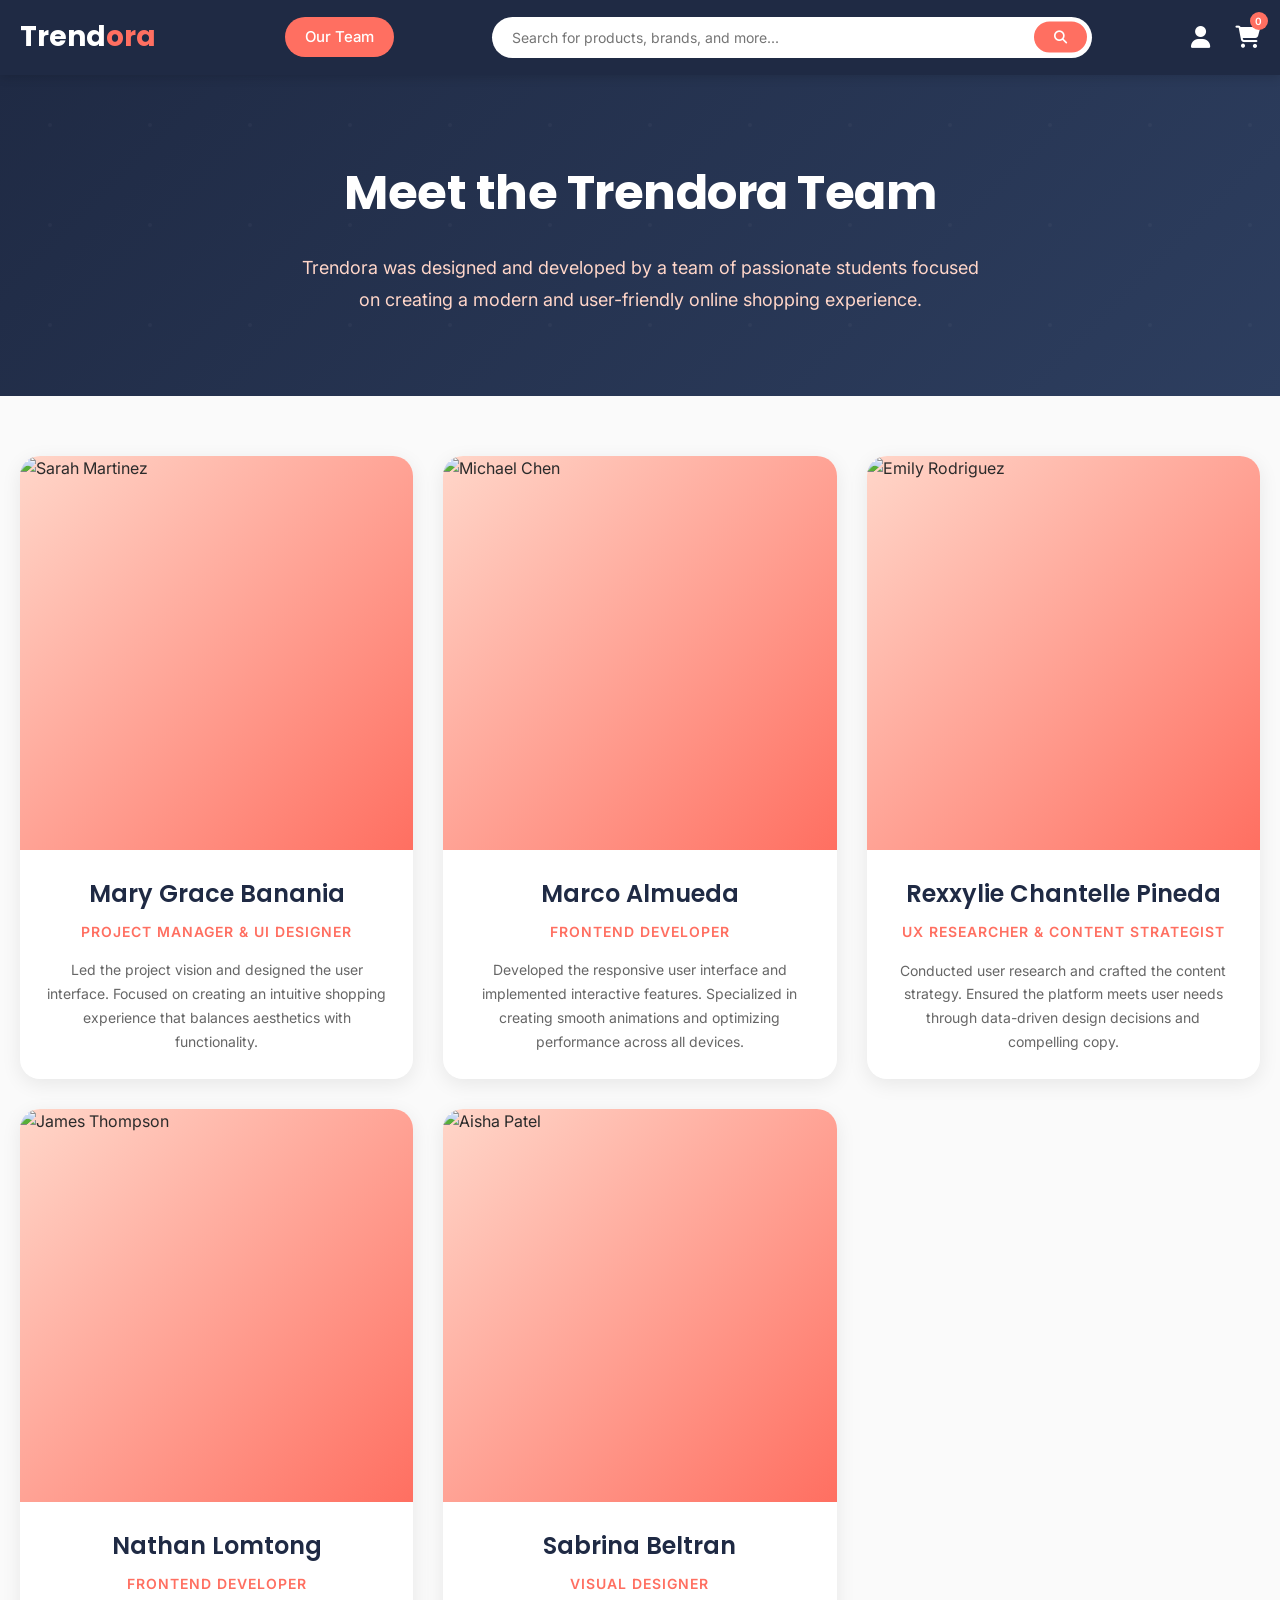
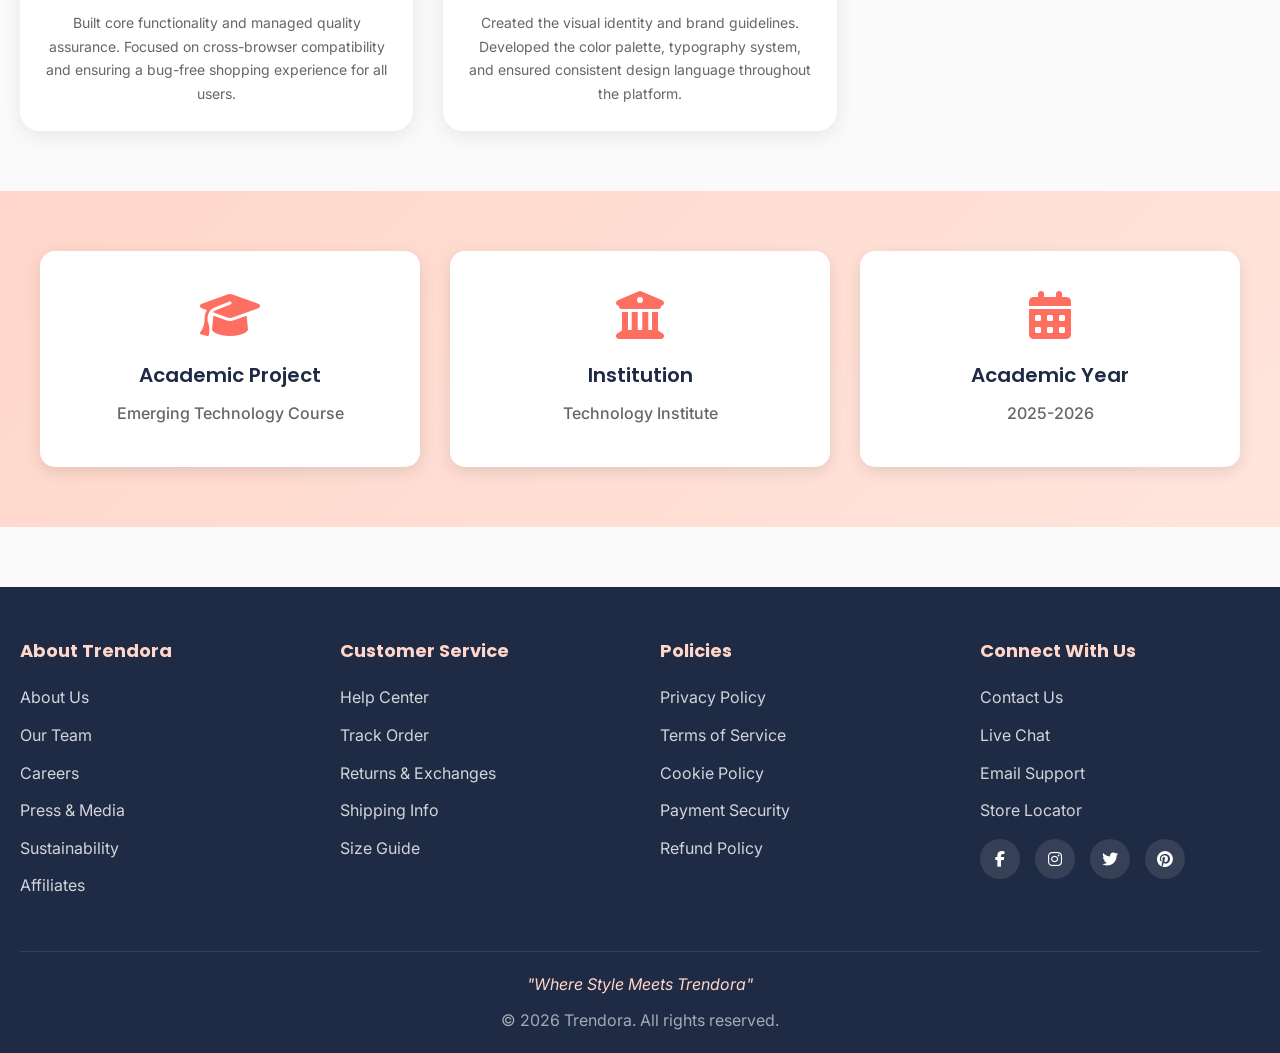
==== team.html @ d80dcf13 "Update Contacts/our team" ====
<!DOCTYPE html>
<html lang="en">
<head>
    <meta charset="UTF-8">
    <meta name="viewport" content="width=device-width, initial-scale=1.0">
    <title>Meet the Team - Trendora</title>
    <link rel="preconnect" href="https://fonts.googleapis.com">
    <link rel="preconnect" href="https://fonts.gstatic.com" crossorigin>
    <link href="https://fonts.googleapis.com/css2?family=Poppins:wght@400;500;600;700&family=Inter:wght@300;400;500;600&display=swap" rel="stylesheet">
    <link rel="stylesheet" href="https://cdnjs.cloudflare.com/ajax/libs/font-awesome/6.4.0/css/all.min.css">
    <link rel="stylesheet" href="styles.css">
    <link rel="stylesheet" href="team-styles.css">
</head>
<body>

    <!-- Navigation Bar -->
    <nav class="navbar">
        <div class="nav-container">
            <a href="index.html" class="logo">Trend<span>ora</span></a>
            <div class="nav-links">
                <a href="team.html" class="nav-link active">Our Team</a>
            </div>
            <div class="search-bar">
                <input type="text" placeholder="Search for products, brands, and more...">
                <button><i class="fas fa-search"></i></button>
            </div>
            <div class="nav-icons">
                <a href="login.html" class="nav-icon">
                    <i class="fas fa-user"></i>
                </a>
                <a href="cart.html" class="nav-icon">
                    <i class="fas fa-shopping-cart"></i>
                    <span class="cart-badge">0</span>
                </a>
            </div>
        </div>
    </nav>

    <!-- Team Hero Section -->
    <section class="team-hero">
        <div class="team-hero-content">
            <h1>Meet the Trendora Team</h1>
            <p class="team-intro">Trendora was designed and developed by a team of passionate students focused on creating a modern and user-friendly online shopping experience.</p>
        </div>
    </section>

    <!-- Team Members Section -->
    <section class="team-section">
        <div class="team-container">

            <!-- Team Member 1 -->
            <div class="team-card">
                <div class="team-image">
                    <img src="https://images.unsplash.com/photo-1573496359142-b8d87734a5a2?w=400&h=400&fit=crop" alt="Sarah Martinez">
                    <div class="team-overlay">
                        <div class="team-social">
                            <a href="mailto:sarah.martinez@trendora.com" class="social-link" title="Email">
                                <i class="fas fa-envelope"></i>
                            </a>
                            <a href="https://github.com" target="_blank" class="social-link" title="GitHub">
                                <i class="fab fa-github"></i>
                            </a>
                            <a href="https://linkedin.com" target="_blank" class="social-link" title="LinkedIn">
                                <i class="fab fa-linkedin"></i>
                            </a>
                        </div>
                    </div>
                </div>
                <div class="team-info">
                    <h3 class="team-name">Mary Grace Banania</h3>
                    <p class="team-role">Project Manager & UI Designer</p>
                    <p class="team-description">Led the project vision and designed the user interface. Focused on creating an intuitive shopping experience that balances aesthetics with functionality.</p>
                </div>
            </div>

            <!-- Team Member 2 -->
            <div class="team-card">
                <div class="team-image">
                    <img src="https://images.unsplash.com/photo-1556157382-97eda2f9e2bf?w=400&h=400&fit=crop" alt="Michael Chen">
                    <div class="team-overlay">
                        <div class="team-social">
                            <a href="mailto:michael.chen@trendora.com" class="social-link" title="Email">
                                <i class="fas fa-envelope"></i>
                            </a>
                            <a href="https://github.com" target="_blank" class="social-link" title="GitHub">
                                <i class="fab fa-github"></i>
                            </a>
                            <a href="https://linkedin.com" target="_blank" class="social-link" title="LinkedIn">
                                <i class="fab fa-linkedin"></i>
                            </a>
                        </div>
                    </div>
                </div>
                <div class="team-info">
                    <h3 class="team-name">Marco Almueda</h3>
                    <p class="team-role">Frontend Developer</p>
                    <p class="team-description">Developed the responsive user interface and implemented interactive features. Specialized in creating smooth animations and optimizing performance across all devices.</p>
                </div>
            </div>

            <!-- Team Member 3 -->
            <div class="team-card">
                <div class="team-image">
                    <img src="https://images.unsplash.com/photo-1580489944761-15a19d654956?w=400&h=400&fit=crop" alt="Emily Rodriguez">
                    <div class="team-overlay">
                        <div class="team-social">
                            <a href="mailto:emily.rodriguez@trendora.com" class="social-link" title="Email">
                                <i class="fas fa-envelope"></i>
                            </a>
                            <a href="https://github.com" target="_blank" class="social-link" title="GitHub">
                                <i class="fab fa-github"></i>
                            </a>
                            <a href="https://linkedin.com" target="_blank" class="social-link" title="LinkedIn">
                                <i class="fab fa-linkedin"></i>
                            </a>
                        </div>
                    </div>
                </div>
                <div class="team-info">
                    <h3 class="team-name">Rexxylie Chantelle Pineda</h3>
                    <p class="team-role">UX Researcher & Content Strategist</p>
                    <p class="team-description">Conducted user research and crafted the content strategy. Ensured the platform meets user needs through data-driven design decisions and compelling copy.</p>
                </div>
            </div>

            <!-- Team Member 4 -->
            <div class="team-card">
                <div class="team-image">
                    <img src="https://images.unsplash.com/photo-1519085360753-af0119f7cbe7?w=400&h=400&fit=crop" alt="James Thompson">
                    <div class="team-overlay">
                        <div class="team-social">
                            <a href="mailto:james.thompson@trendora.com" class="social-link" title="Email">
                                <i class="fas fa-envelope"></i>
                            </a>
                            <a href="https://github.com" target="_blank" class="social-link" title="GitHub">
                                <i class="fab fa-github"></i>
                            </a>
                            <a href="https://linkedin.com" target="_blank" class="social-link" title="LinkedIn">
                                <i class="fab fa-linkedin"></i>
                            </a>
                        </div>
                    </div>
                </div>
                <div class="team-info">
                    <h3 class="team-name">Nathan Lomtong</h3>
                    <p class="team-role">Frontend Developer</p>
                    <p class="team-description">Built core functionality and managed quality assurance. Focused on cross-browser compatibility and ensuring a bug-free shopping experience for all users.</p>
                </div>
            </div>

            <!-- Team Member 5 -->
            <div class="team-card">
                <div class="team-image">
                    <img src="https://images.unsplash.com/photo-1573497019940-1c28c88b4f3e?w=400&h=400&fit=crop" alt="Aisha Patel">
                    <div class="team-overlay">
                        <div class="team-social">
                            <a href="mailto:aisha.patel@trendora.com" class="social-link" title="Email">
                                <i class="fas fa-envelope"></i>
                            </a>
                            <a href="https://github.com" target="_blank" class="social-link" title="GitHub">
                                <i class="fab fa-github"></i>
                            </a>
                            <a href="https://linkedin.com" target="_blank" class="social-link" title="LinkedIn">
                                <i class="fab fa-linkedin"></i>
                            </a>
                        </div>
                    </div>
                </div>
                <div class="team-info">
                    <h3 class="team-name">Sabrina Beltran</h3>
                    <p class="team-role">Visual Designer</p>
                    <p class="team-description">Created the visual identity and brand guidelines. Developed the color palette, typography system, and ensured consistent design language throughout the platform.</p>
                </div>
            </div>

        </div>
    </section>

    <!-- Project Info Section -->
    <section class="project-info">
        <div class="project-info-container">
            <div class="info-card">
                <i class="fas fa-graduation-cap"></i>
                <h3>Academic Project</h3>
                <p>Emerging Technology Course</p>
            </div>
            <div class="info-card">
                <i class="fas fa-university"></i>
                <h3>Institution</h3>
                <p>Technology Institute</p>
            </div>
            <div class="info-card">
                <i class="fas fa-calendar-alt"></i>
                <h3>Academic Year</h3>
                <p>2025-2026</p>
            </div>
        </div>
    </section>

    <!-- Footer -->
    <footer class="footer">
        <div class="footer-container">
            <div class="footer-grid">
                <div class="footer-column">
                    <h3>About Trendora</h3>
                    <ul>
                        <li><a href="#">About Us</a></li>
                        <li><a href="team.html">Our Team</a></li>
                        <li><a href="#">Careers</a></li>
                        <li><a href="#">Press & Media</a></li>
                        <li><a href="#">Sustainability</a></li>
                        <li><a href="#">Affiliates</a></li>
                    </ul>
                </div>
                <div class="footer-column">
                    <h3>Customer Service</h3>
                    <ul>
                        <li><a href="#">Help Center</a></li>
                        <li><a href="#">Track Order</a></li>
                        <li><a href="#">Returns & Exchanges</a></li>
                        <li><a href="#">Shipping Info</a></li>
                        <li><a href="#">Size Guide</a></li>
                    </ul>
                </div>
                <div class="footer-column">
                    <h3>Policies</h3>
                    <ul>
                        <li><a href="#">Privacy Policy</a></li>
                        <li><a href="#">Terms of Service</a></li>
                        <li><a href="#">Cookie Policy</a></li>
                        <li><a href="#">Payment Security</a></li>
                        <li><a href="#">Refund Policy</a></li>
                    </ul>
                </div>
                <div class="footer-column">
                    <h3>Connect With Us</h3>
                    <ul>
                        <li><a href="team.html">Contact Us</a></li>
                        <li><a href="#">Live Chat</a></li>
                        <li><a href="#">Email Support</a></li>
                        <li><a href="#">Store Locator</a></li>
                    </ul>
                    <div class="social-icons">
                        <div class="social-icon"><i class="fab fa-facebook-f"></i></div>
                        <div class="social-icon"><i class="fab fa-instagram"></i></div>
                        <div class="social-icon"><i class="fab fa-twitter"></i></div>
                        <div class="social-icon"><i class="fab fa-pinterest"></i></div>
                    </div>
                </div>
            </div>
            <div class="footer-bottom">
                <p class="tagline">"Where Style Meets Trendora"</p>
                <p>&copy; 2026 Trendora. All rights reserved.</p>
            </div>
        </div>
    </footer>

    <script src="script.js"></script>
</body>
</html>
---- styles.css ----
/* Trendora E-Commerce Website - Shared Styles */

* {
    margin: 0;
    padding: 0;
    box-sizing: border-box;
}

:root {
    --midnight-navy: #1F2A44;
    --soft-coral: #FF6F61;
    --warm-peach: #FFD6C9;
    --off-white: #FAFAFA;
    --charcoal: #2B2B2B;
}

body {
    font-family: 'Inter', sans-serif;
    background-color: var(--off-white);
    color: var(--charcoal);
    overflow-x: hidden;
    line-height: 1.6;
}

h1, h2, h3, h4, h5, h6 {
    font-family: 'Poppins', sans-serif;
}

a {
    text-decoration: none;
    color: inherit;
}

/* Navigation Bar */
.navbar {
    background-color: var(--midnight-navy);
    padding: 15px 0;
    position: sticky;
    top: 0;
    z-index: 1000;
    box-shadow: 0 2px 10px rgba(0,0,0,0.15);
}

.nav-container {
    max-width: 1400px;
    margin: 0 auto;
    padding: 0 20px;
    display: flex;
    align-items: center;
    justify-content: space-between;
    gap: 20px;
}

.logo {
    font-family: 'Poppins', sans-serif;
    font-size: 28px;
    font-weight: 700;
    color: white;
    text-decoration: none;
    white-space: nowrap;
    transition: transform 0.3s;
}

.logo:hover {
    transform: scale(1.05);
}

.logo span {
    color: var(--soft-coral);
}

.nav-links {
    display: flex;
    align-items: center;
    gap: 20px;
    margin-left: 30px;
}

.nav-link {
    color: white;
    font-size: 15px;
    font-weight: 500;
    text-decoration: none;
    padding: 8px 20px;
    border-radius: 20px;
    transition: all 0.3s ease;
    white-space: nowrap;
}

.nav-link:hover {
    background-color: rgba(255, 214, 201, 0.1);
    color: var(--warm-peach);
}

.nav-link.active {
    background-color: var(--soft-coral);
    color: white;
}

.search-bar {
    flex: 1;
    max-width: 600px;
    position: relative;
}

.search-bar input {
    width: 100%;
    padding: 12px 50px 12px 20px;
    border: none;
    border-radius: 25px;
    font-size: 14px;
    outline: none;
    font-family: 'Inter', sans-serif;
}

.search-bar button {
    position: absolute;
    right: 5px;
    top: 50%;
    transform: translateY(-50%);
    background-color: var(--soft-coral);
    border: none;
    padding: 8px 20px;
    border-radius: 20px;
    color: white;
    cursor: pointer;
    transition: all 0.3s;
}

.search-bar button:hover {
    background-color: #ff5647;
}

.nav-icons {
    display: flex;
    gap: 25px;
    align-items: center;
}

.nav-icon {
    color: white;
    font-size: 22px;
    cursor: pointer;
    transition: color 0.3s;
    position: relative;
}

.nav-icon:hover {
    color: var(--warm-peach);
}

.cart-badge {
    position: absolute;
    top: -8px;
    right: -8px;
    background-color: var(--soft-coral);
    color: white;
    border-radius: 50%;
    width: 18px;
    height: 18px;
    font-size: 10px;
    display: flex;
    align-items: center;
    justify-content: center;
    font-weight: 600;
}

/* Banner Carousel */
.banner-carousel {
    position: relative;
    max-width: 1400px;
    margin: 20px auto;
    padding: 0 20px;
    overflow: hidden;
}

.carousel-container {
    position: relative;
    border-radius: 15px;
    overflow: hidden;
    box-shadow: 0 4px 15px rgba(0,0,0,0.1);
}

.carousel-slides {
    display: flex;
    transition: transform 0.5s ease-in-out;
}

.carousel-slide {
    min-width: 100%;
    height: 400px;
    background: linear-gradient(135deg, var(--midnight-navy), #2d3e5f);
    display: flex;
    align-items: center;
    justify-content: center;
    position: relative;
    cursor: pointer;
}

.slide-content {
    text-align: center;
    color: white;
    padding: 40px;
}

.slide-content h2 {
    font-size: 48px;
    margin-bottom: 15px;
    font-weight: 700;
}

.slide-content p {
    font-size: 20px;
    margin-bottom: 25px;
}

.slide-btn {
    background-color: var(--warm-peach);
    color: var(--charcoal);
    padding: 15px 40px;
    border: none;
    border-radius: 30px;
    font-size: 16px;
    font-weight: 600;
    cursor: pointer;
    transition: all 0.3s;
    font-family: 'Poppins', sans-serif;
}

.slide-btn:hover {
    transform: translateY(-2px);
    box-shadow: 0 5px 15px rgba(255, 214, 201, 0.4);
}

.carousel-dots {
    position: absolute;
    bottom: 20px;
    left: 50%;
    transform: translateX(-50%);
    display: flex;
    gap: 10px;
}

.dot {
    width: 10px;
    height: 10px;
    border-radius: 50%;
    background-color: rgba(255, 255, 255, 0.5);
    cursor: pointer;
    transition: all 0.3s;
}

.dot.active {
    background-color: var(--warm-peach);
    width: 30px;
    border-radius: 5px;
}

/* Category Menu */
.category-menu {
    max-width: 1400px;
    margin: 30px auto;
    padding: 0 20px;
}

.category-scroll {
    display: flex;
    gap: 15px;
    overflow-x: auto;
    padding: 10px 0;
    scrollbar-width: thin;
    scrollbar-color: var(--soft-coral) transparent;
}

.category-scroll::-webkit-scrollbar {
    height: 6px;
}

.category-scroll::-webkit-scrollbar-track {
    background: transparent;
}

.category-scroll::-webkit-scrollbar-thumb {
    background: var(--soft-coral);
    border-radius: 10px;
}

.category-item {
    background-color: white;
    padding: 15px 30px;
    border-radius: 25px;
    white-space: nowrap;
    cursor: pointer;
    transition: all 0.3s;
    border: 2px solid transparent;
    font-weight: 500;
    box-shadow: 0 2px 8px rgba(0,0,0,0.05);
}

.category-item:hover {
    border-color: var(--soft-coral);
    color: var(--soft-coral);
    transform: translateY(-2px);
}

.category-item.active {
    background-color: var(--soft-coral);
    color: white;
}

/* Product Sections */
.product-section {
    max-width: 1400px;
    margin: 40px auto;
    padding: 0 20px;
}

.section-header {
    display: flex;
    justify-content: space-between;
    align-items: center;
    margin-bottom: 25px;
    padding-bottom: 15px;
    border-bottom: 3px solid var(--soft-coral);
}

.section-header h2 {
    font-size: 28px;
    color: var(--midnight-navy);
    font-weight: 700;
}

.view-all {
    color: var(--soft-coral);
    text-decoration: none;
    font-weight: 600;
    display: flex;
    align-items: center;
    gap: 5px;
    transition: gap 0.3s;
}

.view-all:hover {
    gap: 10px;
}

/* Product Grid */
.product-grid {
    display: grid;
    grid-template-columns: repeat(6, 1fr);
    gap: 15px;
}

.product-card {
    background-color: white;
    border-radius: 12px;
    overflow: hidden;
    cursor: pointer;
    transition: all 0.3s;
    box-shadow: 0 2px 8px rgba(0,0,0,0.08);
    position: relative;
}

.product-card:hover {
    transform: translateY(-5px);
    box-shadow: 0 8px 20px rgba(0,0,0,0.15);
}

.product-image {
    width: 100%;
    aspect-ratio: 1/1;
    background: #f5f5f5;
    display: flex;
    align-items: center;
    justify-content: center;
    position: relative;
    overflow: hidden;
}

.product-image img {
    width: 100%;
    height: 100%;
    object-fit: cover;
    transition: transform 0.3s;
}

.product-card:hover .product-image img {
    transform: scale(1.1);
}

.sale-badge {
    position: absolute;
    top: 10px;
    left: 10px;
    background-color: var(--soft-coral);
    color: white;
    padding: 5px 12px;
    border-radius: 20px;
    font-size: 12px;
    font-weight: 600;
    z-index: 10;
}

.wishlist-icon {
    position: absolute;
    top: 10px;
    right: 10px;
    background-color: white;
    width: 35px;
    height: 35px;
    border-radius: 50%;
    display: flex;
    align-items: center;
    justify-content: center;
    cursor: pointer;
    transition: all 0.3s;
    box-shadow: 0 2px 5px rgba(0,0,0,0.1);
    z-index: 10;
}

.wishlist-icon:hover {
    background-color: var(--soft-coral);
    color: white;
}

.product-info {
    padding: 12px;
}

.product-name {
    font-size: 14px;
    color: var(--charcoal);
    margin-bottom: 8px;
    display: -webkit-box;
    -webkit-line-clamp: 2;
    -webkit-box-orient: vertical;
    overflow: hidden;
    line-height: 1.4;
    min-height: 39px;
}

.product-price {
    display: flex;
    align-items: center;
    gap: 8px;
    margin-bottom: 8px;
}

.current-price {
    font-size: 18px;
    color: var(--soft-coral);
    font-weight: 700;
}

.original-price {
    font-size: 14px;
    color: #999;
    text-decoration: line-through;
}

.product-rating {
    display: flex;
    align-items: center;
    gap: 5px;
    margin-bottom: 10px;
    font-size: 12px;
}

.stars {
    color: #FFA500;
}

.reviews {
    color: #999;
}

.add-to-cart-btn {
    width: 100%;
    background-color: var(--warm-peach);
    color: var(--charcoal);
    border: none;
    padding: 10px;
    border-radius: 8px;
    font-weight: 600;
    cursor: pointer;
    transition: all 0.3s;
    font-family: 'Inter', sans-serif;
}

.add-to-cart-btn:hover {
    background-color: #ffcab8;
    transform: scale(1.02);
}

/* Flash Deals Timer */
.flash-timer {
    display: flex;
    align-items: center;
    gap: 15px;
    color: white;
    background: linear-gradient(135deg, var(--soft-coral), #ff8a7a);
    padding: 10px 20px;
    border-radius: 10px;
    display: inline-flex;
}

.timer-label {
    font-weight: 600;
}

.timer-digits {
    display: flex;
    gap: 5px;
}

.timer-digit {
    background-color: rgba(255,255,255,0.3);
    padding: 5px 10px;
    border-radius: 5px;
    font-weight: 700;
    min-width: 35px;
    text-align: center;
}

/* Footer */
.footer {
    background-color: var(--midnight-navy);
    color: white;
    padding: 50px 0 20px;
    margin-top: 60px;
}

.footer-container {
    max-width: 1400px;
    margin: 0 auto;
    padding: 0 20px;
}

.footer-grid {
    display: grid;
    grid-template-columns: repeat(4, 1fr);
    gap: 40px;
    margin-bottom: 40px;
}

.footer-column h3 {
    font-size: 18px;
    margin-bottom: 20px;
    color: var(--warm-peach);
}

.footer-column ul {
    list-style: none;
}

.footer-column ul li {
    margin-bottom: 12px;
}

.footer-column ul li a {
    color: rgba(255,255,255,0.8);
    text-decoration: none;
    transition: color 0.3s;
}

.footer-column ul li a:hover {
    color: var(--warm-peach);
}

.social-icons {
    display: flex;
    gap: 15px;
    margin-top: 15px;
}

.social-icon {
    width: 40px;
    height: 40px;
    background-color: rgba(255,255,255,0.1);
    border-radius: 50%;
    display: flex;
    align-items: center;
    justify-content: center;
    cursor: pointer;
    transition: all 0.3s;
}

.social-icon:hover {
    background-color: var(--soft-coral);
    transform: translateY(-3px);
}

.footer-bottom {
    border-top: 1px solid rgba(255,255,255,0.1);
    padding-top: 20px;
    text-align: center;
    color: rgba(255,255,255,0.6);
}

.tagline {
    color: var(--warm-peach);
    font-style: italic;
    margin-bottom: 10px;
}

/* Breadcrumb */
.breadcrumb {
    max-width: 1400px;
    margin: 20px auto;
    padding: 0 20px;
    display: flex;
    align-items: center;
    gap: 8px;
    font-size: 14px;
    color: #666;
}

.breadcrumb a {
    color: var(--soft-coral);
    transition: color 0.3s;
}

.breadcrumb a:hover {
    color: var(--midnight-navy);
}

.breadcrumb span {
    color: #999;
}

/* Responsive Design */
@media (max-width: 1200px) {
    .product-grid {
        grid-template-columns: repeat(4, 1fr);
    }
}

@media (max-width: 768px) {
    .nav-container {
        flex-wrap: wrap;
    }

    .nav-links {
        order: 3;
        margin-left: 0;
        width: 100%;
        justify-content: center;
        padding: 10px 0;
    }

    .search-bar {
        order: 4;
        max-width: 100%;
        flex-basis: 100%;
    }

    .logo {
        font-size: 24px;
    }

    .product-grid {
        grid-template-columns: repeat(3, 1fr);
        gap: 10px;
    }

    .carousel-slide {
        height: 300px;
    }

    .slide-content h2 {
        font-size: 32px;
    }

    .slide-content p {
        font-size: 16px;
    }

    .footer-grid {
        grid-template-columns: repeat(2, 1fr);
        gap: 30px;
    }

    .section-header h2 {
        font-size: 22px;
    }
}

@media (max-width: 480px) {
    .product-grid {
        grid-template-columns: repeat(2, 1fr);
    }

    .nav-icons {
        gap: 15px;
    }

    .nav-icon {
        font-size: 20px;
    }

    .carousel-slide {
        height: 250px;
    }

    .slide-content h2 {
        font-size: 24px;
    }

    .slide-content p {
        font-size: 14px;
    }

    .slide-btn {
        padding: 12px 30px;
        font-size: 14px;
    }

    .footer-grid {
        grid-template-columns: 1fr;
    }

    .product-name {
        font-size: 13px;
    }

    .current-price {
        font-size: 16px;
    }
}

/* Loading Animation */
@keyframes fadeIn {
    from {
        opacity: 0;
        transform: translateY(20px);
    }
    to {
        opacity: 1;
        transform: translateY(0);
    }
}

.product-card {
    animation: fadeIn 0.5s ease-out;
}
---- team-styles.css ----
/* Trendora Team Page Styles */

/* Navigation Links */
.nav-links {
    display: flex;
    align-items: center;
    gap: 20px;
    margin-left: 30px;
}

.nav-link {
    color: white;
    font-size: 15px;
    font-weight: 500;
    text-decoration: none;
    padding: 8px 20px;
    border-radius: 20px;
    transition: all 0.3s ease;
    white-space: nowrap;
}

.nav-link:hover {
    background-color: rgba(255, 214, 201, 0.1);
    color: var(--warm-peach);
}

.nav-link.active {
    background-color: var(--soft-coral);
    color: white;
}

/* Team Hero Section */
.team-hero {
    background: linear-gradient(135deg, var(--midnight-navy), #2d3e5f);
    padding: 80px 20px;
    text-align: center;
    position: relative;
    overflow: hidden;
}

.team-hero::before {
    content: '';
    position: absolute;
    top: 0;
    left: 0;
    right: 0;
    bottom: 0;
    background: url('data:image/svg+xml,<svg width="100" height="100" xmlns="http://www.w3.org/2000/svg"><circle cx="50" cy="50" r="2" fill="rgba(255,255,255,0.1)"/></svg>');
    opacity: 0.3;
}

.team-hero-content {
    max-width: 800px;
    margin: 0 auto;
    position: relative;
    z-index: 1;
}

.team-hero h1 {
    font-size: 48px;
    color: white;
    margin-bottom: 20px;
    font-weight: 700;
    letter-spacing: -0.5px;
}

.team-intro {
    font-size: 18px;
    color: var(--warm-peach);
    line-height: 1.8;
    max-width: 700px;
    margin: 0 auto;
}

/* Team Section */
.team-section {
    max-width: 1400px;
    margin: 60px auto;
    padding: 0 20px;
}

.team-container {
    display: grid;
    grid-template-columns: repeat(3, 1fr);
    gap: 30px;
}

/* Team Card */
.team-card {
    background: white;
    border-radius: 20px;
    overflow: hidden;
    box-shadow: 0 5px 20px rgba(0, 0, 0, 0.08);
    transition: all 0.4s cubic-bezier(0.175, 0.885, 0.32, 1.275);
    position: relative;
}

.team-card:hover {
    transform: translateY(-10px);
    box-shadow: 0 15px 40px rgba(255, 111, 97, 0.2);
}

/* Team Image */
.team-image {
    position: relative;
    width: 100%;
    aspect-ratio: 1/1;
    overflow: hidden;
    background: linear-gradient(135deg, var(--warm-peach), var(--soft-coral));
}

.team-image img {
    width: 100%;
    height: 100%;
    object-fit: cover;
    transition: all 0.4s ease;
    border-radius: 0;
}

.team-card:hover .team-image img {
    transform: scale(1.1);
    filter: brightness(0.9);
}

/* Team Overlay */
.team-overlay {
    position: absolute;
    top: 0;
    left: 0;
    right: 0;
    bottom: 0;
    background: linear-gradient(135deg, rgba(31, 42, 68, 0.9), rgba(255, 111, 97, 0.85));
    display: flex;
    align-items: center;
    justify-content: center;
    opacity: 0;
    transition: opacity 0.4s ease;
}

.team-card:hover .team-overlay {
    opacity: 1;
}

/* Team Social Links */
.team-social {
    display: flex;
    gap: 15px;
}

.social-link {
    width: 50px;
    height: 50px;
    background: white;
    border-radius: 50%;
    display: flex;
    align-items: center;
    justify-content: center;
    color: var(--midnight-navy);
    font-size: 20px;
    transition: all 0.3s ease;
    transform: translateY(20px);
    opacity: 0;
}

.team-card:hover .social-link {
    transform: translateY(0);
    opacity: 1;
}

.team-card:hover .social-link:nth-child(1) {
    transition-delay: 0.1s;
}

.team-card:hover .social-link:nth-child(2) {
    transition-delay: 0.2s;
}

.team-card:hover .social-link:nth-child(3) {
    transition-delay: 0.3s;
}

.social-link:hover {
    background: var(--soft-coral);
    color: white;
    transform: translateY(0) scale(1.1);
}

/* Team Info */
.team-info {
    padding: 25px;
    text-align: center;
}

.team-name {
    font-size: 24px;
    color: var(--midnight-navy);
    margin-bottom: 8px;
    font-weight: 600;
}

.team-role {
    font-size: 14px;
    color: var(--soft-coral);
    font-weight: 600;
    text-transform: uppercase;
    letter-spacing: 1px;
    margin-bottom: 15px;
}

.team-description {
    font-size: 14px;
    color: #666;
    line-height: 1.7;
}

/* Project Info Section */
.project-info {
    background: linear-gradient(135deg, var(--warm-peach), #ffe5dc);
    padding: 60px 20px;
    margin-top: 40px;
}

.project-info-container {
    max-width: 1200px;
    margin: 0 auto;
    display: grid;
    grid-template-columns: repeat(3, 1fr);
    gap: 30px;
}

.info-card {
    background: white;
    padding: 40px 30px;
    border-radius: 15px;
    text-align: center;
    box-shadow: 0 5px 15px rgba(0, 0, 0, 0.1);
    transition: all 0.3s ease;
}

.info-card:hover {
    transform: translateY(-5px);
    box-shadow: 0 10px 30px rgba(0, 0, 0, 0.15);
}

.info-card i {
    font-size: 48px;
    color: var(--soft-coral);
    margin-bottom: 20px;
}

.info-card h3 {
    font-size: 20px;
    color: var(--midnight-navy);
    margin-bottom: 10px;
    font-weight: 600;
}

.info-card p {
    font-size: 16px;
    color: #666;
    font-weight: 500;
}

/* Responsive Design */
@media (max-width: 1024px) {
    .team-container {
        grid-template-columns: repeat(2, 1fr);
        gap: 25px;
    }

    .team-hero h1 {
        font-size: 40px;
    }

    .team-intro {
        font-size: 16px;
    }

    .project-info-container {
        grid-template-columns: repeat(3, 1fr);
        gap: 20px;
    }
}

@media (max-width: 768px) {
    .nav-links {
        order: 3;
        margin-left: 0;
        width: 100%;
        justify-content: center;
        padding: 10px 0;
    }

    .team-hero {
        padding: 60px 20px;
    }

    .team-hero h1 {
        font-size: 32px;
    }

    .team-intro {
        font-size: 15px;
    }

    .team-container {
        grid-template-columns: 1fr;
        gap: 30px;
    }

    .team-card {
        max-width: 500px;
        margin: 0 auto;
    }

    .project-info-container {
        grid-template-columns: 1fr;
        gap: 20px;
    }

    .info-card {
        padding: 30px 20px;
    }

    .info-card i {
        font-size: 40px;
    }
}

@media (max-width: 480px) {
    .team-hero h1 {
        font-size: 28px;
    }

    .team-intro {
        font-size: 14px;
    }

    .team-name {
        font-size: 22px;
    }

    .team-role {
        font-size: 13px;
    }

    .team-description {
        font-size: 13px;
    }

    .social-link {
        width: 45px;
        height: 45px;
        font-size: 18px;
    }
}

/* Animation */
@keyframes fadeInUp {
    from {
        opacity: 0;
        transform: translateY(30px);
    }
    to {
        opacity: 1;
        transform: translateY(0);
    }
}

.team-card {
    animation: fadeInUp 0.6s ease-out;
    animation-fill-mode: both;
}

.team-card:nth-child(1) {
    animation-delay: 0.1s;
}

.team-card:nth-child(2) {
    animation-delay: 0.2s;
}

.team-card:nth-child(3) {
    animation-delay: 0.3s;
}

.team-card:nth-child(4) {
    animation-delay: 0.4s;
}

.team-card:nth-child(5) {
    animation-delay: 0.5s;
}
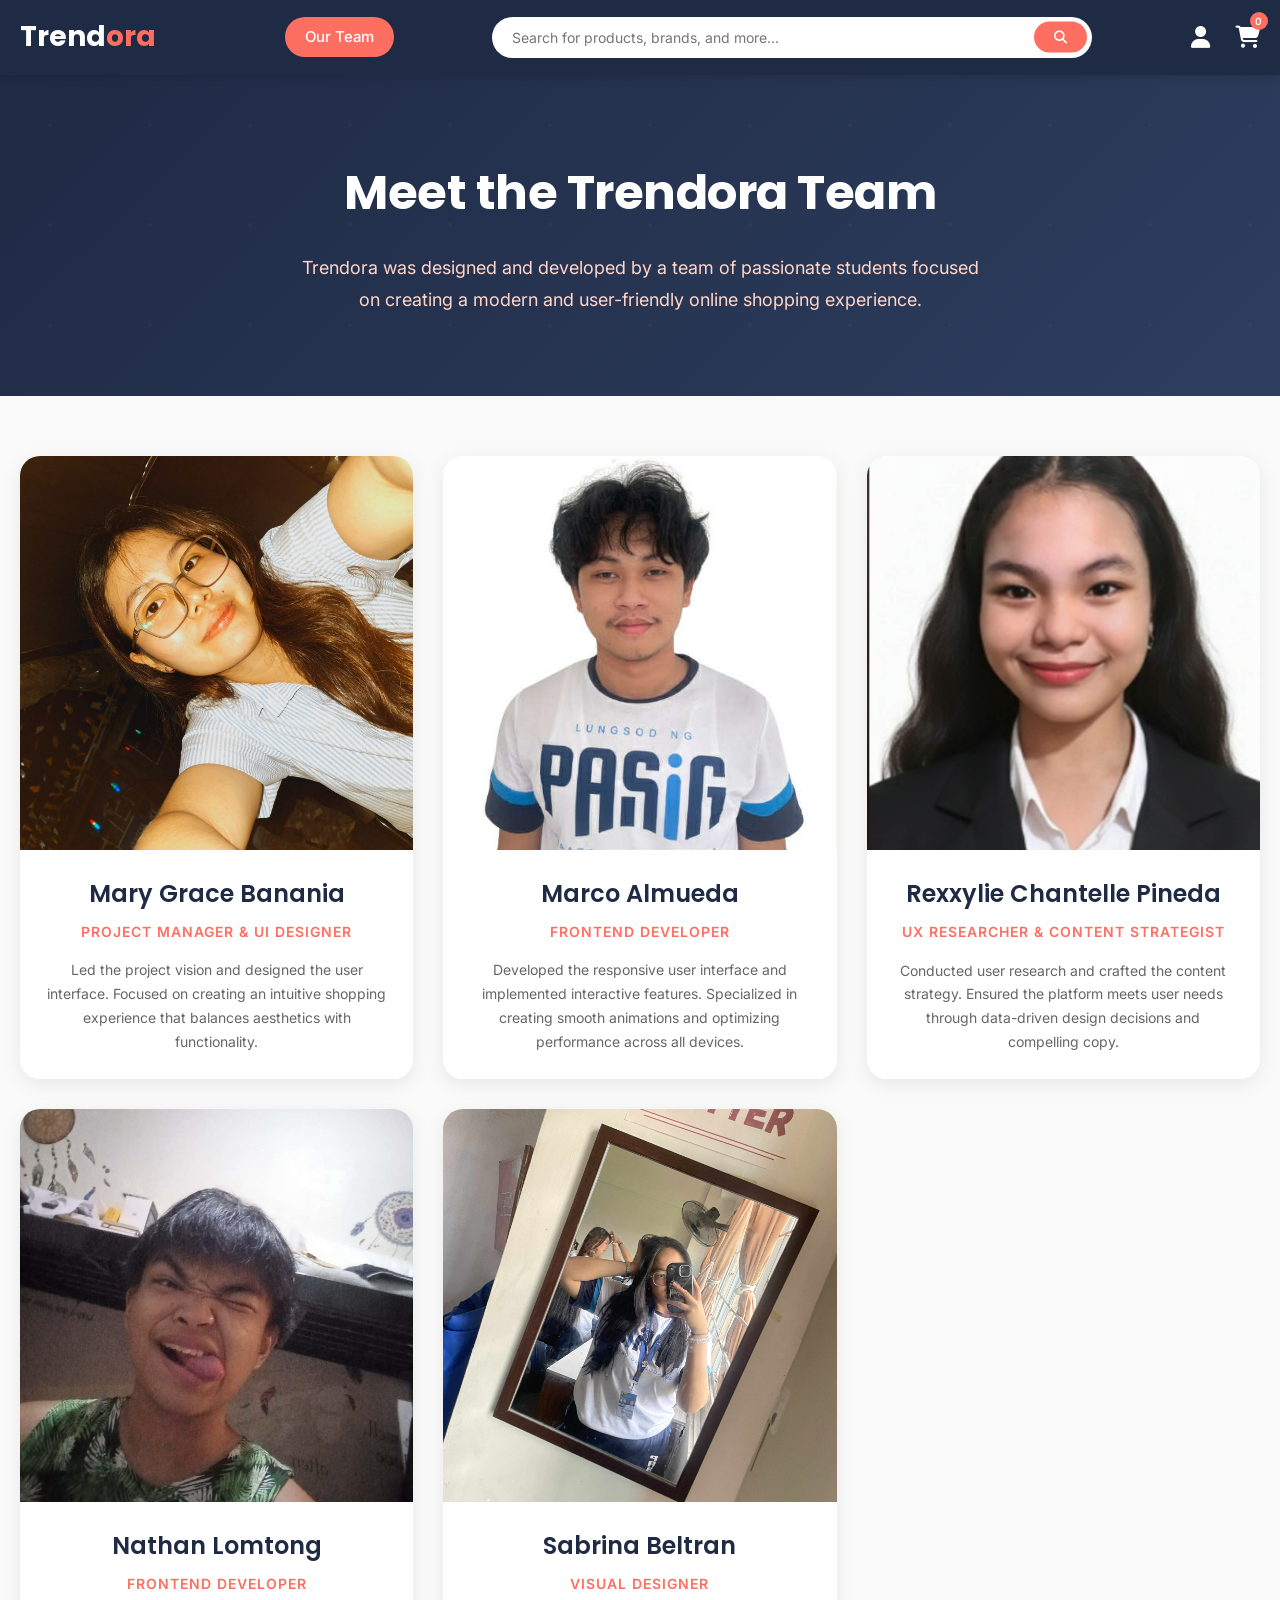
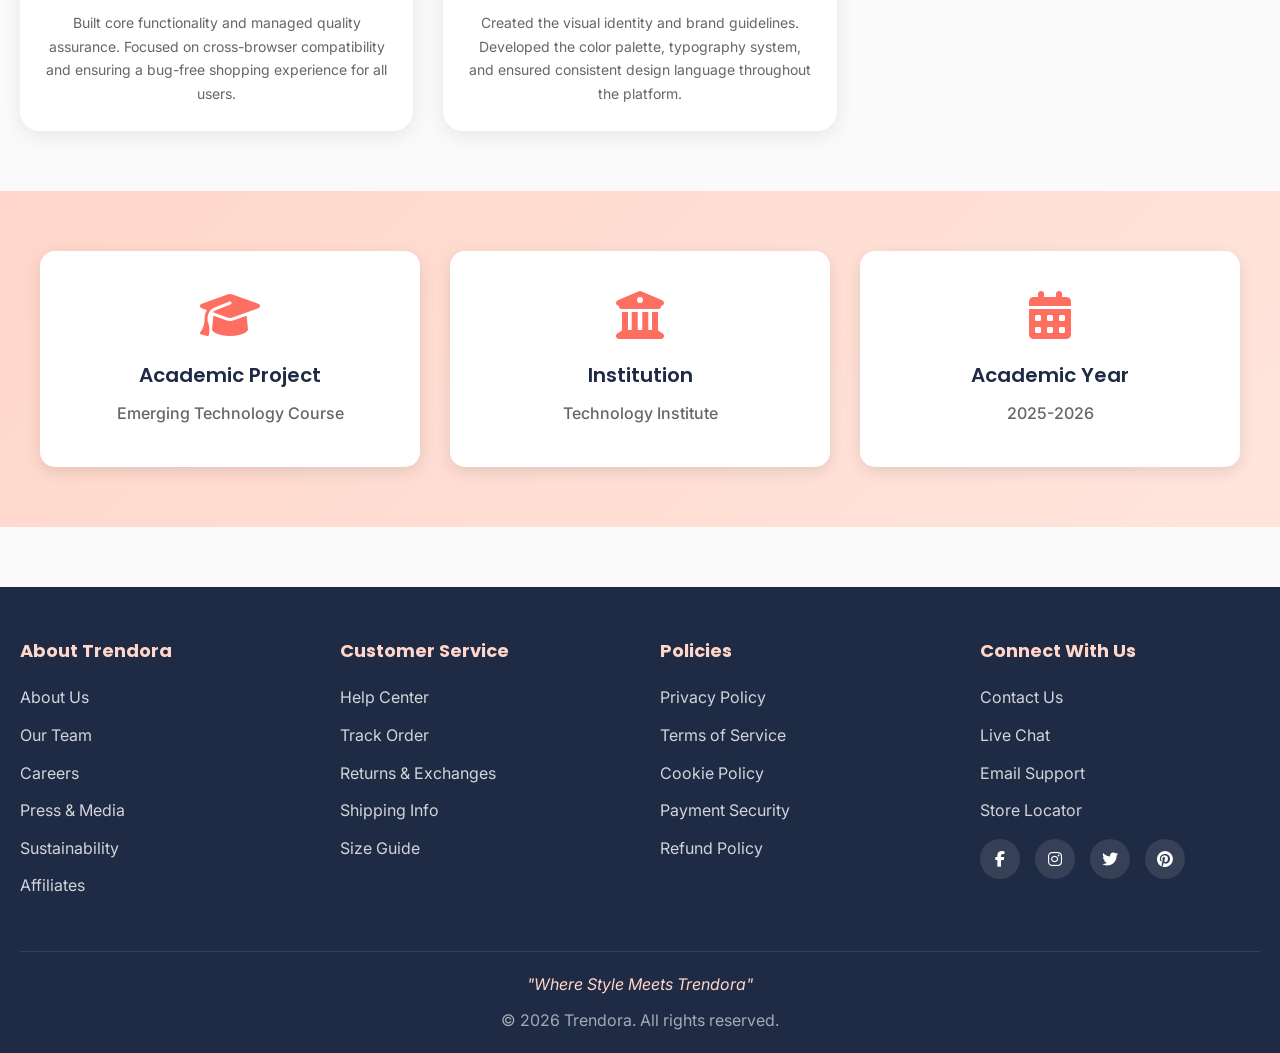
==== commit 06537361: "update the picture of our team" ====
--- a/team.html
+++ b/team.html
@@ -51,7 +51,7 @@
             <!-- Team Member 1 -->
             <div class="team-card">
                 <div class="team-image">
-                    <img src="https://images.unsplash.com/photo-1573496359142-b8d87734a5a2?w=400&h=400&fit=crop" alt="Sarah Martinez">
+                    <img src="Image1/G1.jfif" alt="Mary Grace Banania">
                     <div class="team-overlay">
                         <div class="team-social">
                             <a href="mailto:sarah.martinez@trendora.com" class="social-link" title="Email">
@@ -76,7 +76,7 @@
             <!-- Team Member 2 -->
             <div class="team-card">
                 <div class="team-image">
-                    <img src="https://images.unsplash.com/photo-1556157382-97eda2f9e2bf?w=400&h=400&fit=crop" alt="Michael Chen">
+                    <img src="Image1/marco1.jfif" alt="Marco Almueda">
                     <div class="team-overlay">
                         <div class="team-social">
                             <a href="mailto:michael.chen@trendora.com" class="social-link" title="Email">
@@ -101,7 +101,7 @@
             <!-- Team Member 3 -->
             <div class="team-card">
                 <div class="team-image">
-                    <img src="https://images.unsplash.com/photo-1580489944761-15a19d654956?w=400&h=400&fit=crop" alt="Emily Rodriguez">
+                    <img src="Image1/rexie1.png" alt="Rexxylie Chantelle Pineda">
                     <div class="team-overlay">
                         <div class="team-social">
                             <a href="mailto:emily.rodriguez@trendora.com" class="social-link" title="Email">
@@ -126,7 +126,7 @@
             <!-- Team Member 4 -->
             <div class="team-card">
                 <div class="team-image">
-                    <img src="https://images.unsplash.com/photo-1519085360753-af0119f7cbe7?w=400&h=400&fit=crop" alt="James Thompson">
+                    <img src="Image1/nathan1.jfif" alt="Nathan Lomtong">
                     <div class="team-overlay">
                         <div class="team-social">
                             <a href="mailto:james.thompson@trendora.com" class="social-link" title="Email">
@@ -151,7 +151,7 @@
             <!-- Team Member 5 -->
             <div class="team-card">
                 <div class="team-image">
-                    <img src="https://images.unsplash.com/photo-1573497019940-1c28c88b4f3e?w=400&h=400&fit=crop" alt="Aisha Patel">
+                    <img src="Image1/sab1.jfif" alt="Sabrina Beltran">
                     <div class="team-overlay">
                         <div class="team-social">
                             <a href="mailto:aisha.patel@trendora.com" class="social-link" title="Email">
